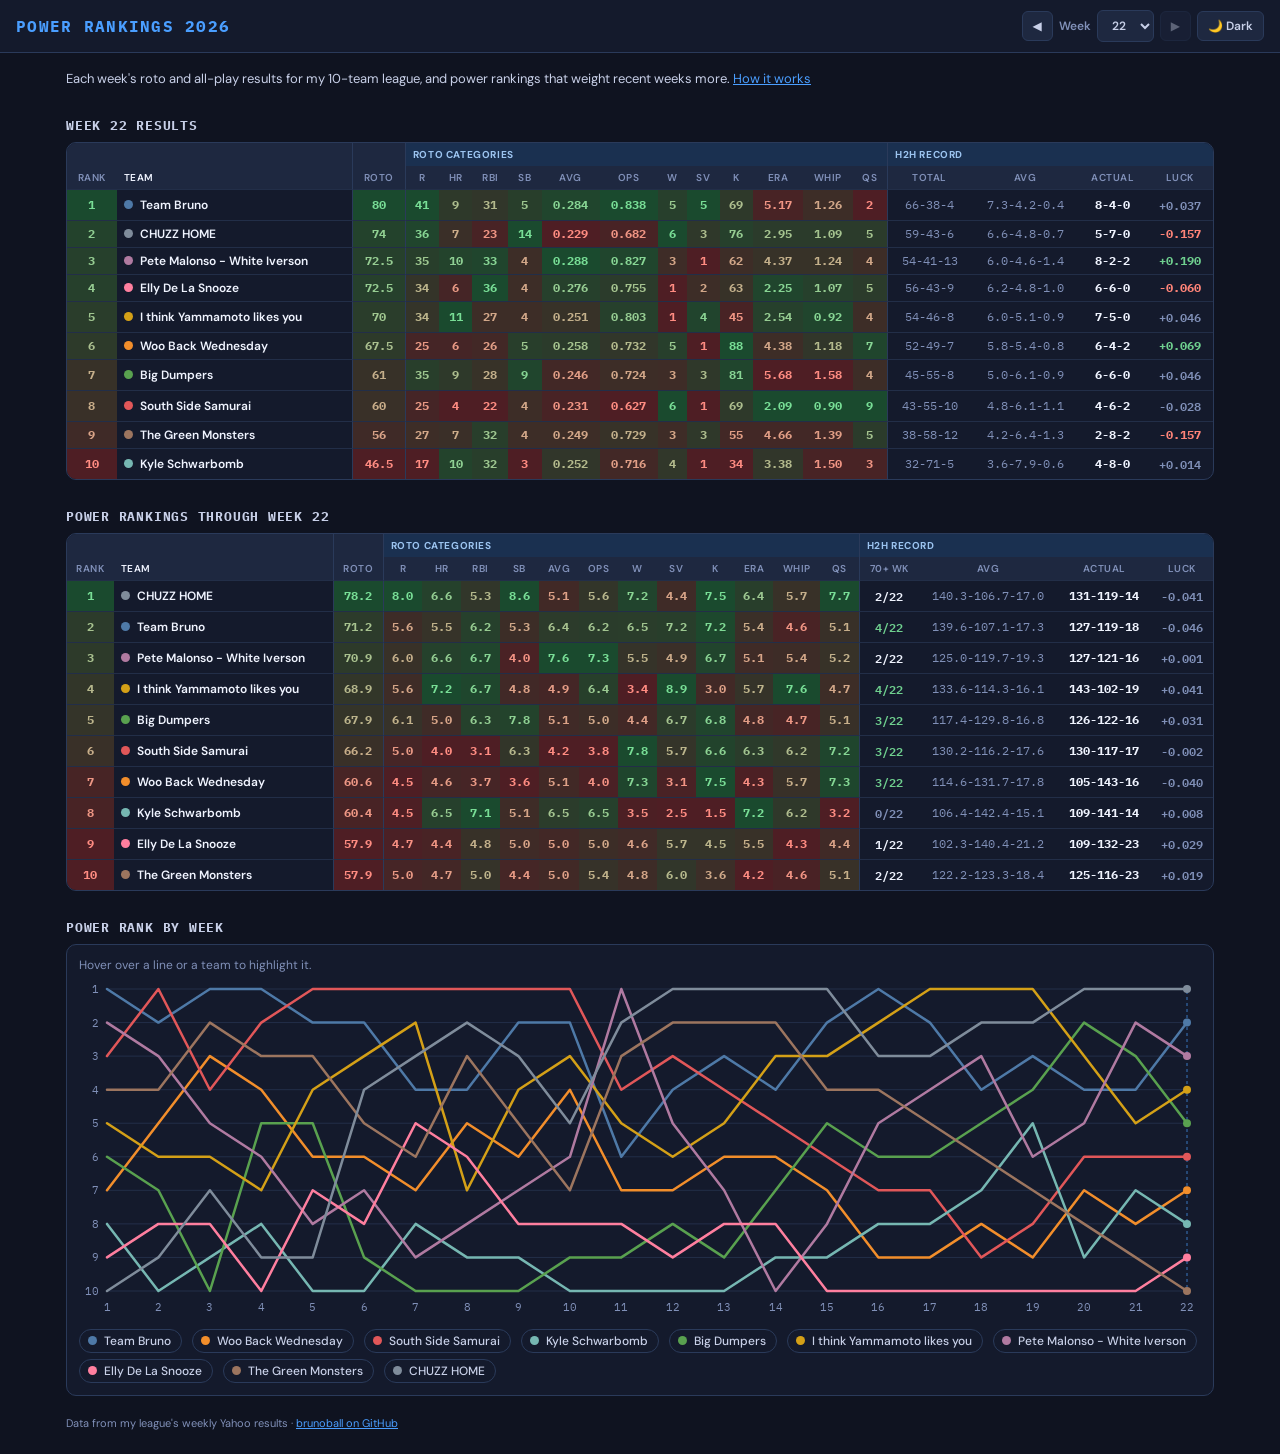
==== power-rankings/index.html @ 56ff0369 "Add weekly power rankings" ====
<!DOCTYPE html>
<html lang="en">
<head>
  <meta charset="UTF-8">
  <meta name="viewport" content="width=device-width, initial-scale=1.0">
  <meta name="description" content="Weekly roto results and seasonally weighted power rankings for my 10-team fantasy baseball league, 2026.">
  <title>Power Rankings 2026</title>
  <link rel="icon" href="data:image/svg+xml,%3Csvg xmlns='http://www.w3.org/2000/svg' viewBox='0 0 100 100'%3E%3Crect width='100' height='100' rx='20' fill='%230a0e1a'/%3E%3Ctext x='50' y='62' font-size='40' text-anchor='middle' fill='%234a9eff' font-family='monospace' font-weight='700'%3EPR%3C/text%3E%3C/svg%3E">
  <link rel="preconnect" href="https://fonts.googleapis.com">
  <link rel="preconnect" href="https://fonts.gstatic.com" crossorigin>
  <link href="https://fonts.googleapis.com/css2?family=IBM+Plex+Mono:wght@400;600;700&family=DM+Sans:wght@400;500;600;700&display=swap" rel="stylesheet">
  <link rel="stylesheet" href="styles.css">
  <script>
    // Same saved theme as the draft tool, applied before first paint.
    try { if (localStorage.getItem('ds-theme') === 'light') document.documentElement.dataset.theme = 'light'; } catch (e) {}
  </script>
</head>
<body>
  <header class="top">
    <h1>Power Rankings 2026</h1>
    <div class="controls">
      <button class="btn" id="prev" aria-label="Previous week">◀</button>
      <label class="week-pick">Week <select id="week" aria-label="Week"></select></label>
      <button class="btn" id="next" aria-label="Next week">▶</button>
      <button class="btn" id="theme" title="Toggle theme (T)"></button>
    </div>
  </header>

  <main>
    <p class="intro">Each week's roto and all-play results for my 10-team league, and power rankings that weight recent weeks more. <a href="https://github.com/Mike-Morreale-14/brunoball/blob/main/power-rankings/README.md" target="_blank" rel="noopener">How it works</a></p>

    <section>
      <h2 id="results-title"></h2>
      <div class="wrap"><table id="results"></table></div>
    </section>

    <section>
      <h2 id="power-title"></h2>
      <div class="wrap"><table id="power"></table></div>
    </section>

    <section>
      <h2>Power Rank by Week</h2>
      <div class="chart-box">
        <div class="chart-caption" id="caption">Hover over a line or a team to highlight it.</div>
        <svg id="chart" role="img" aria-label="Each team's power rank by week"></svg>
        <div class="legend" id="legend"></div>
      </div>
    </section>
  </main>

  <footer class="foot">
    Data from my league's weekly Yahoo results ·
    <a href="https://github.com/Mike-Morreale-14/brunoball" target="_blank" rel="noopener">brunoball on GitHub</a>
  </footer>
  <script src="app.js"></script>
</body>
</html>
---- power-rankings/styles.css ----
/* Power Rankings 2026. Dark theme by default, like the draft tool; [data-theme="light"] overrides below. */

:root {
  --bg-body: #0f1320;
  --bg-panel: #141a2c;
  --bg-head: #1e2840;
  --bg-section: #1a3050;
  --fg-section: #9cc4f0;
  --bg-sticky: #141a2c;
  --border: #2a3a5a;
  --border-soft: #222e48;
  --text: #f0f4ff;
  --text-2: #c8d0e8;
  --muted: #8090b8;
  --accent: #4a9eff;
  --green: #6fd08f;
  --red: #ff8478;
  --grid: #222e48;
  --mono: 'IBM Plex Mono', ui-monospace, monospace;
  --sans: 'DM Sans', system-ui, sans-serif;
}

[data-theme="light"] {
  --bg-body: #f8f8f6;
  --bg-panel: #ffffff;
  --bg-head: #f0f0eb;
  --bg-section: #b8d4ef;
  --fg-section: #1a4a7a;
  --bg-sticky: #ffffff;
  --border: #e0e0da;
  --border-soft: #ebebea;
  --text: #1a1a1a;
  --text-2: #333333;
  --muted: #888888;
  --accent: #1a6ac0;
  --green: #2a7a4a;
  --red: #c03030;
  --grid: #e6e6e0;
}

* { box-sizing: border-box; margin: 0; padding: 0; }
body { background: var(--bg-body); color: var(--text); font-family: var(--sans); font-size: 14px; }
a { color: var(--accent); }

.top { position: sticky; top: 0; z-index: 5; display: flex; flex-wrap: wrap; align-items: center; justify-content: space-between; gap: 8px 16px; padding: 10px 16px; background: var(--bg-panel); border-bottom: 1px solid var(--border); }
h1 { font-family: var(--mono); font-size: 16px; letter-spacing: .08em; text-transform: uppercase; color: var(--accent); }
.controls { display: flex; align-items: center; gap: 6px; }
.btn, select { font: 600 12px var(--sans); color: var(--text-2); background: var(--bg-head); border: 1px solid var(--border); border-radius: 6px; padding: 6px 10px; cursor: pointer; }
.btn:hover, select:hover { border-color: var(--accent); }
.btn:disabled { opacity: .4; cursor: default; }
.week-pick { display: flex; align-items: center; gap: 6px; font-size: 12px; font-weight: 600; color: var(--muted); }

main { max-width: 1180px; margin: 0 auto; padding: 16px; display: flex; flex-direction: column; gap: 28px; }
.intro { color: var(--text-2); font-size: 13px; line-height: 1.5; }
h2 { font-family: var(--mono); font-size: 13px; font-weight: 700; letter-spacing: .06em; text-transform: uppercase; color: var(--text-2); margin-bottom: 8px; }

/* Tables: teams are rows; the rank and team columns stay put while the rest scrolls sideways. */
.wrap { overflow-x: auto; border: 1px solid var(--border); border-radius: 10px; background: var(--bg-panel); }
table { border-collapse: separate; border-spacing: 0; font-size: 12px; width: 100%; }
th, td { padding: 5px 7px; text-align: center; white-space: nowrap; border-bottom: 1px solid var(--border-soft); }
tbody tr:last-child td { border-bottom: none; }
thead th { font-size: 10px; font-weight: 600; letter-spacing: .05em; text-transform: uppercase; color: var(--muted); background: var(--bg-head); }
thead tr.group th { background: var(--bg-section); color: var(--fg-section); font-weight: 700; letter-spacing: .06em; text-align: left; border-bottom: none; }
thead tr.group th.blank { background: var(--bg-head); }
td { font-family: var(--mono); font-weight: 700; }
td.grey { color: var(--muted); font-weight: 400; }
td.plain { color: var(--text); }
.green { color: var(--green); font-weight: 700; }
.red { color: var(--red); font-weight: 700; }
.grey-txt { color: var(--muted); font-weight: 600; }
.sticky { position: sticky; z-index: 1; background: var(--bg-sticky); }
.c-rank { left: 0; min-width: 40px; }
.c-team { left: 40px; text-align: left; font-family: var(--sans); font-weight: 600; color: var(--text); border-right: 1px solid var(--border); min-width: 170px; }
thead .sticky { background: var(--bg-head); z-index: 2; }
thead tr.group .sticky { background: var(--bg-head); }
.dot { display: inline-block; width: 9px; height: 9px; border-radius: 50%; margin-right: 7px; vertical-align: 0; }
.sep { border-left: 1px solid var(--border); }
tbody tr { cursor: default; }
tbody tr.hl td { box-shadow: inset 0 1px 0 var(--accent), inset 0 -1px 0 var(--accent); }

/* Chart */
.chart-box { border: 1px solid var(--border); border-radius: 10px; background: var(--bg-panel); padding: 12px; }
.chart-caption { font-size: 12px; color: var(--muted); min-height: 18px; margin-bottom: 4px; }
.chart-caption b { color: var(--text); }
#chart { width: 100%; height: auto; display: block; overflow: visible; }
#chart .axis text { font: 11px var(--mono); fill: var(--muted); }
#chart .gridline { stroke: var(--grid); stroke-width: 1; }
#chart .now { stroke: var(--accent); stroke-width: 1; stroke-dasharray: 3 3; opacity: .7; }
#chart .line { fill: none; stroke-width: 2.5; stroke-linejoin: round; stroke-linecap: round; transition: opacity .15s; }
#chart .hit { fill: none; stroke: transparent; stroke-width: 14; cursor: pointer; }
#chart .pt { transition: opacity .15s; }
#chart.dim .line, #chart.dim .pt { opacity: .12; }
#chart.dim .on .line, #chart.dim .on .pt { opacity: 1; }
#chart .on .line { stroke-width: 4; }
.legend { display: flex; flex-wrap: wrap; gap: 6px 10px; margin-top: 10px; }
.legend button { font: 500 12px var(--sans); color: var(--text-2); background: none; border: 1px solid var(--border); border-radius: 14px; padding: 3px 10px 3px 8px; cursor: pointer; }
.legend button.on { border-color: var(--text-2); color: var(--text); }

.foot { max-width: 1180px; margin: 0 auto; padding: 4px 16px 24px; font-size: 11px; color: var(--muted); }

@media (max-width: 600px) {
  .top { padding: 8px 16px; }
  h1 { font-size: 14px; }
  table { font-size: 11px; }
  th, td { padding: 4px 5px; }
  .c-rank { min-width: 32px; }
  .c-team { left: 32px; min-width: 0; max-width: 128px; overflow: hidden; text-overflow: ellipsis; }
}
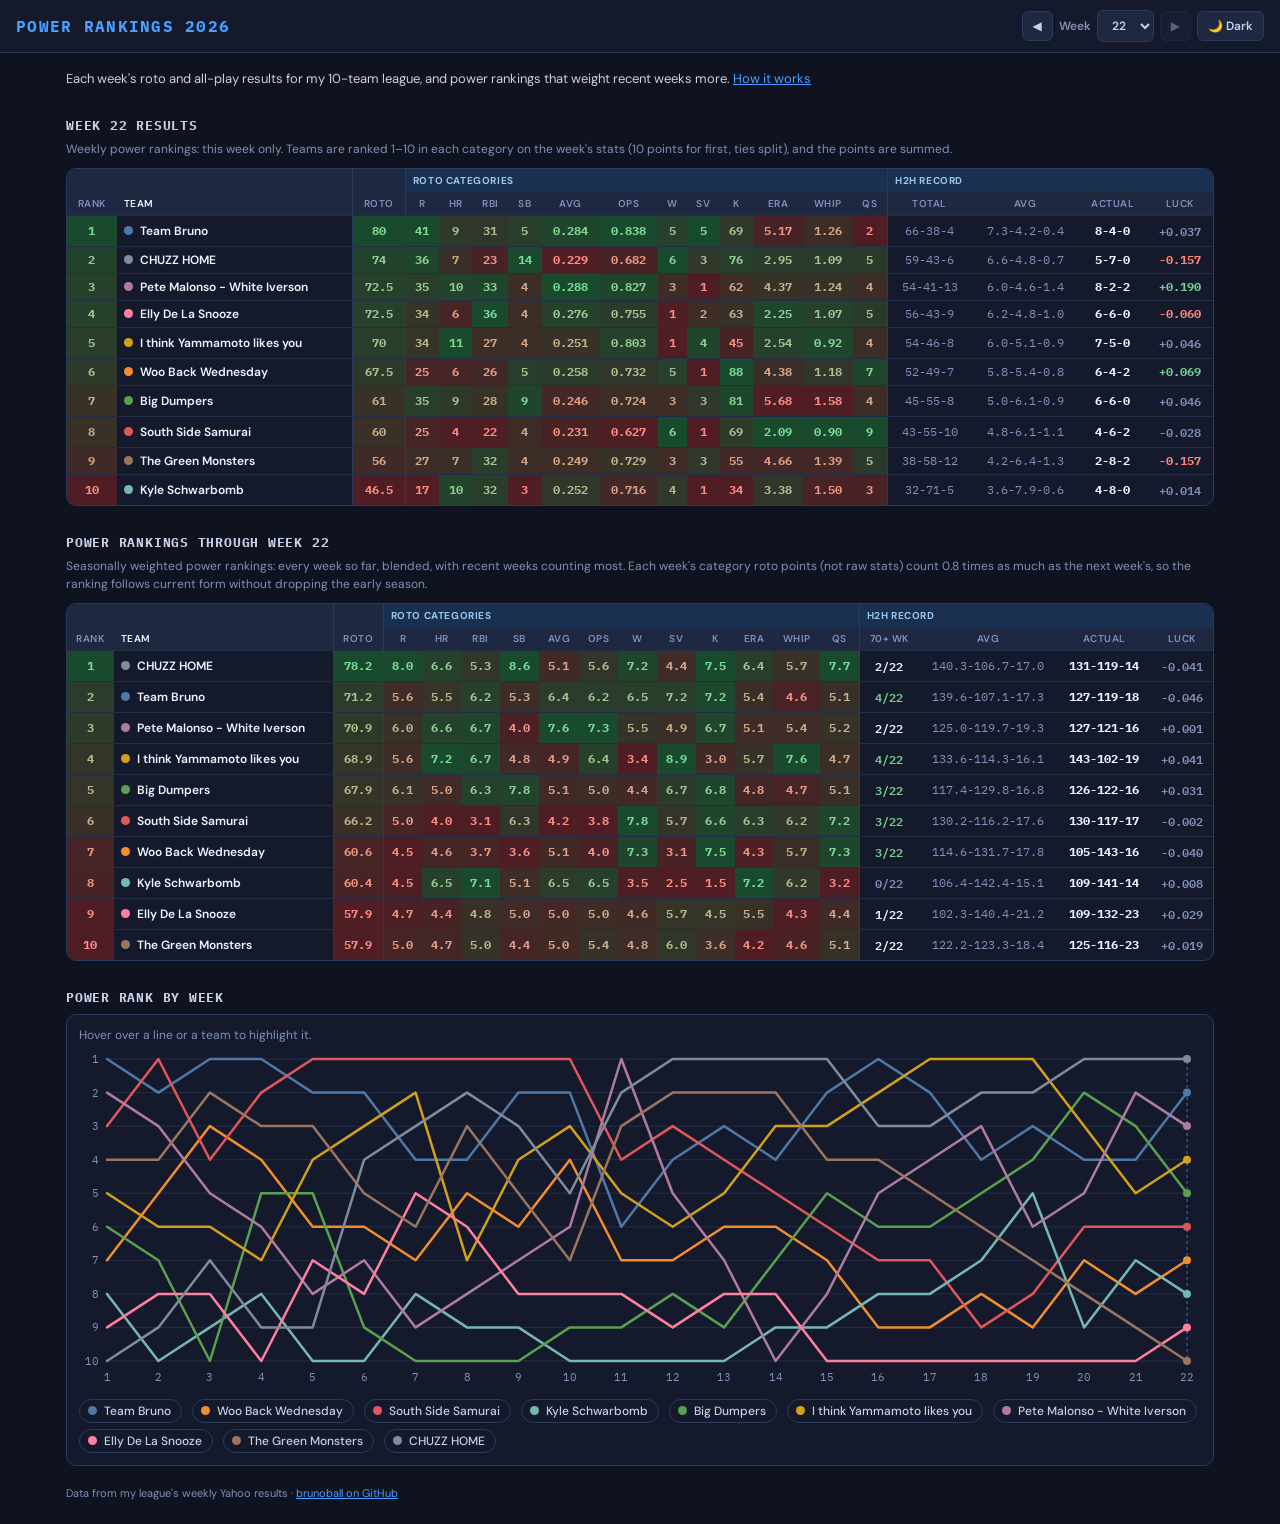
==== commit bb0f8827: "Power rankings: chart image, clearer weekly vs weighted explanation, smaller screenshots" ====
--- a/power-rankings/index.html
+++ b/power-rankings/index.html
@@ -31,11 +31,13 @@
 
     <section>
       <h2 id="results-title"></h2>
+      <p class="sub">Weekly power rankings: this week only. Teams are ranked 1–10 in each category on the week's stats (10 points for first, ties split), and the points are summed.</p>
       <div class="wrap"><table id="results"></table></div>
     </section>
 
     <section>
       <h2 id="power-title"></h2>
+      <p class="sub">Seasonally weighted power rankings: every week so far, blended, with recent weeks counting most. Each week's category roto points (not raw stats) count 0.8 times as much as the next week's, so the ranking follows current form without dropping the early season.</p>
       <div class="wrap"><table id="power"></table></div>
     </section>
 
--- a/power-rankings/styles.css
+++ b/power-rankings/styles.css
@@ -53,6 +53,7 @@
 main { max-width: 1180px; margin: 0 auto; padding: 16px; display: flex; flex-direction: column; gap: 28px; }
 .intro { color: var(--text-2); font-size: 13px; line-height: 1.5; }
 h2 { font-family: var(--mono); font-size: 13px; font-weight: 700; letter-spacing: .06em; text-transform: uppercase; color: var(--text-2); margin-bottom: 8px; }
+.sub { color: var(--muted); font-size: 12px; line-height: 1.5; margin: -2px 0 10px; }
 
 /* Tables: teams are rows; the rank and team columns stay put while the rest scrolls sideways. */
 .wrap { overflow-x: auto; border: 1px solid var(--border); border-radius: 10px; background: var(--bg-panel); }
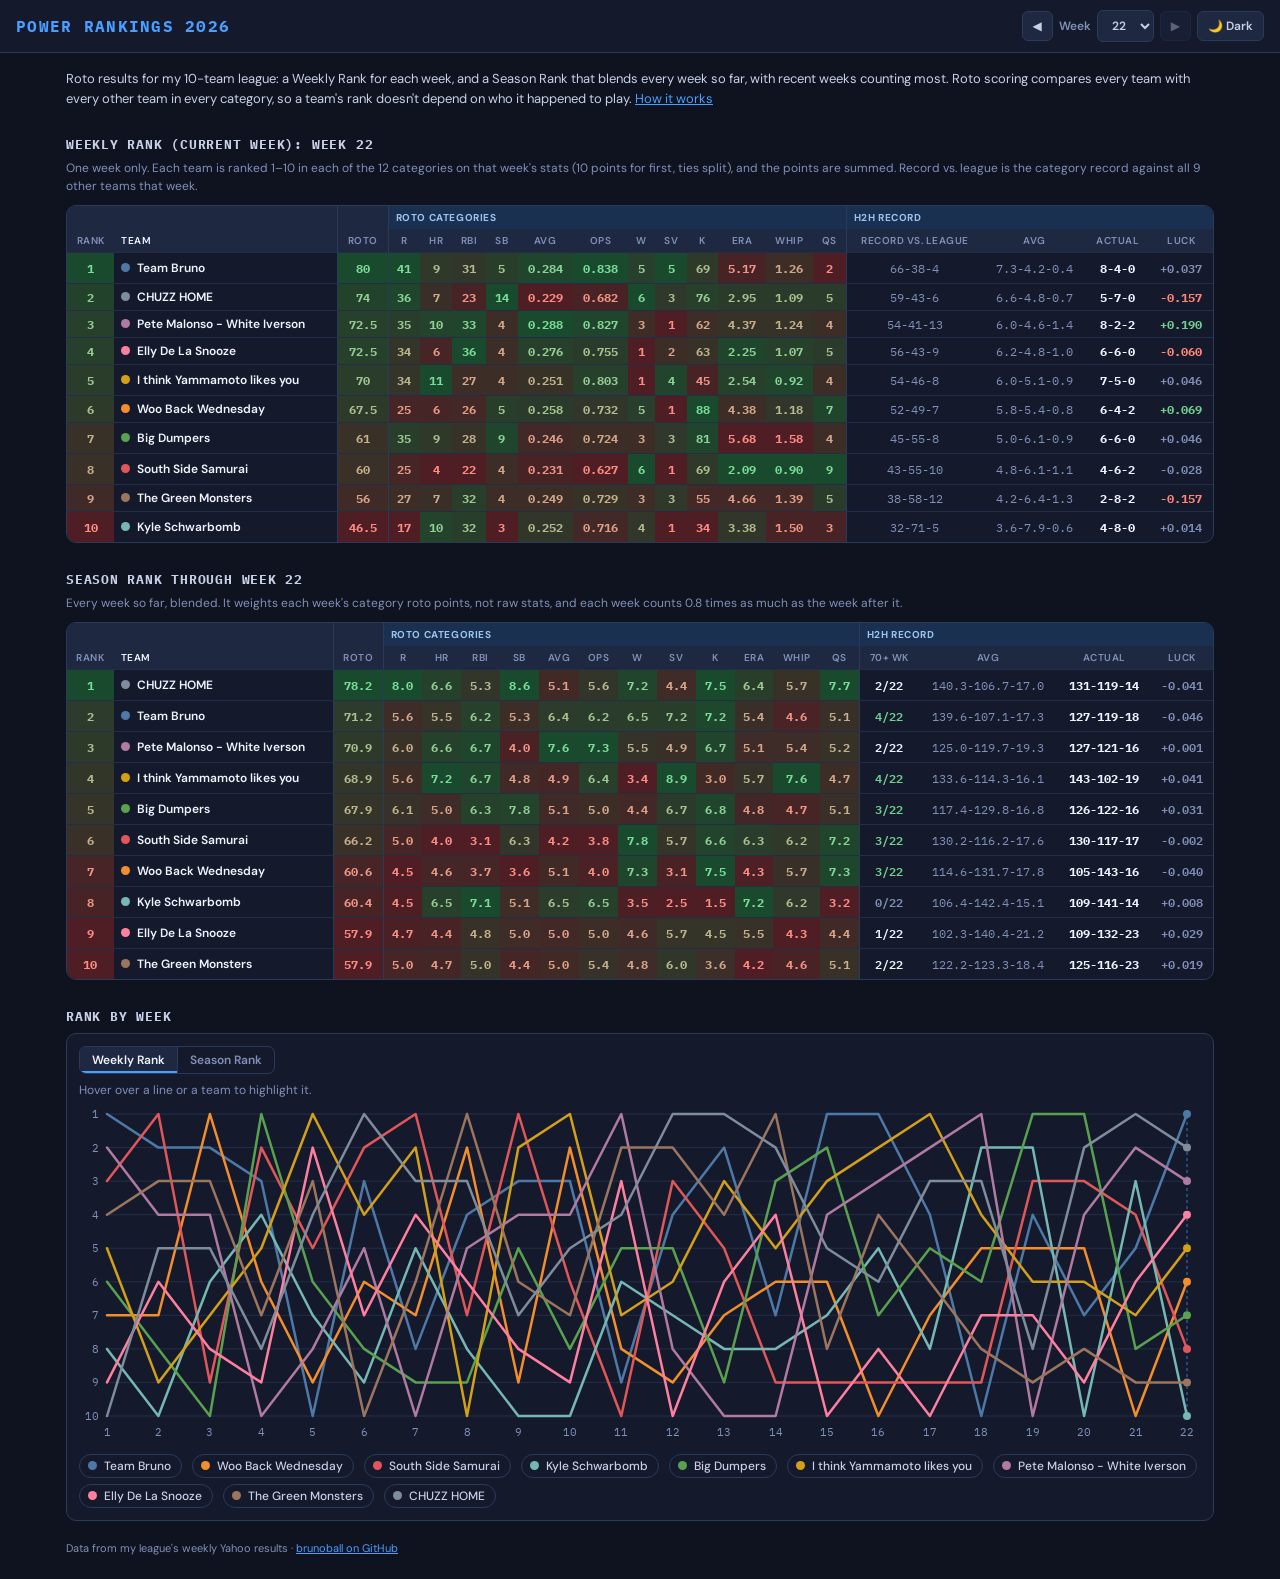
==== commit 1dceb45a: "Power rankings: clearer naming, weighting heatmap, chart toggle" ====
--- a/power-rankings/index.html
+++ b/power-rankings/index.html
@@ -3,7 +3,7 @@
 <head>
   <meta charset="UTF-8">
   <meta name="viewport" content="width=device-width, initial-scale=1.0">
-  <meta name="description" content="Weekly roto results and seasonally weighted power rankings for my 10-team fantasy baseball league, 2026.">
+  <meta name="description" content="Weekly Rank and Season Rank for my 10-team fantasy baseball league, 2026.">
   <title>Power Rankings 2026</title>
   <link rel="icon" href="data:image/svg+xml,%3Csvg xmlns='http://www.w3.org/2000/svg' viewBox='0 0 100 100'%3E%3Crect width='100' height='100' rx='20' fill='%230a0e1a'/%3E%3Ctext x='50' y='62' font-size='40' text-anchor='middle' fill='%234a9eff' font-family='monospace' font-weight='700'%3EPR%3C/text%3E%3C/svg%3E">
   <link rel="preconnect" href="https://fonts.googleapis.com">
@@ -27,25 +27,28 @@
   </header>
 
   <main>
-    <p class="intro">Each week's roto and all-play results for my 10-team league, and power rankings that weight recent weeks more. <a href="https://github.com/Mike-Morreale-14/brunoball/blob/main/power-rankings/README.md" target="_blank" rel="noopener">How it works</a></p>
+    <p class="intro">Roto results for my 10-team league: a Weekly Rank for each week, and a Season Rank that blends every week so far, with recent weeks counting most. Roto scoring compares every team with every other team in every category, so a team's rank doesn't depend on who it happened to play. <a href="https://github.com/Mike-Morreale-14/brunoball/blob/main/power-rankings/README.md" target="_blank" rel="noopener">How it works</a></p>
 
     <section>
       <h2 id="results-title"></h2>
-      <p class="sub">Weekly power rankings: this week only. Teams are ranked 1–10 in each category on the week's stats (10 points for first, ties split), and the points are summed.</p>
+      <p class="sub">One week only. Each team is ranked 1–10 in each of the 12 categories on that week's stats (10 points for first, ties split), and the points are summed. Record vs. league is the category record against all 9 other teams that week.</p>
       <div class="wrap"><table id="results"></table></div>
     </section>
 
     <section>
       <h2 id="power-title"></h2>
-      <p class="sub">Seasonally weighted power rankings: every week so far, blended, with recent weeks counting most. Each week's category roto points (not raw stats) count 0.8 times as much as the next week's, so the ranking follows current form without dropping the early season.</p>
+      <p class="sub">Every week so far, blended. It weights each week's category roto points, not raw stats, and each week counts 0.8 times as much as the week after it.</p>
       <div class="wrap"><table id="power"></table></div>
     </section>
 
     <section>
-      <h2>Power Rank by Week</h2>
+      <h2>Rank by Week</h2>
       <div class="chart-box">
+        <div class="seg" role="group" aria-label="Chart view">
+          <button class="on" data-mode="results" aria-pressed="true">Weekly Rank</button><button data-mode="power" aria-pressed="false">Season Rank</button>
+        </div>
         <div class="chart-caption" id="caption">Hover over a line or a team to highlight it.</div>
-        <svg id="chart" role="img" aria-label="Each team's power rank by week"></svg>
+        <svg id="chart" role="img" aria-label="Each team's rank by week"></svg>
         <div class="legend" id="legend"></div>
       </div>
     </section>
--- a/power-rankings/styles.css
+++ b/power-rankings/styles.css
@@ -81,6 +81,11 @@
 
 /* Chart */
 .chart-box { border: 1px solid var(--border); border-radius: 10px; background: var(--bg-panel); padding: 12px; }
+.seg { display: inline-flex; border: 1px solid var(--border); border-radius: 7px; overflow: hidden; margin-bottom: 8px; }
+.seg button { font: 600 12px var(--sans); color: var(--muted); background: none; border: none; padding: 5px 12px; cursor: pointer; }
+.seg button + button { border-left: 1px solid var(--border); }
+.seg button:hover { color: var(--text); }
+.seg button.on { background: var(--bg-head); color: var(--text); box-shadow: inset 0 -2px 0 var(--accent); }
 .chart-caption { font-size: 12px; color: var(--muted); min-height: 18px; margin-bottom: 4px; }
 .chart-caption b { color: var(--text); }
 #chart { width: 100%; height: auto; display: block; overflow: visible; }
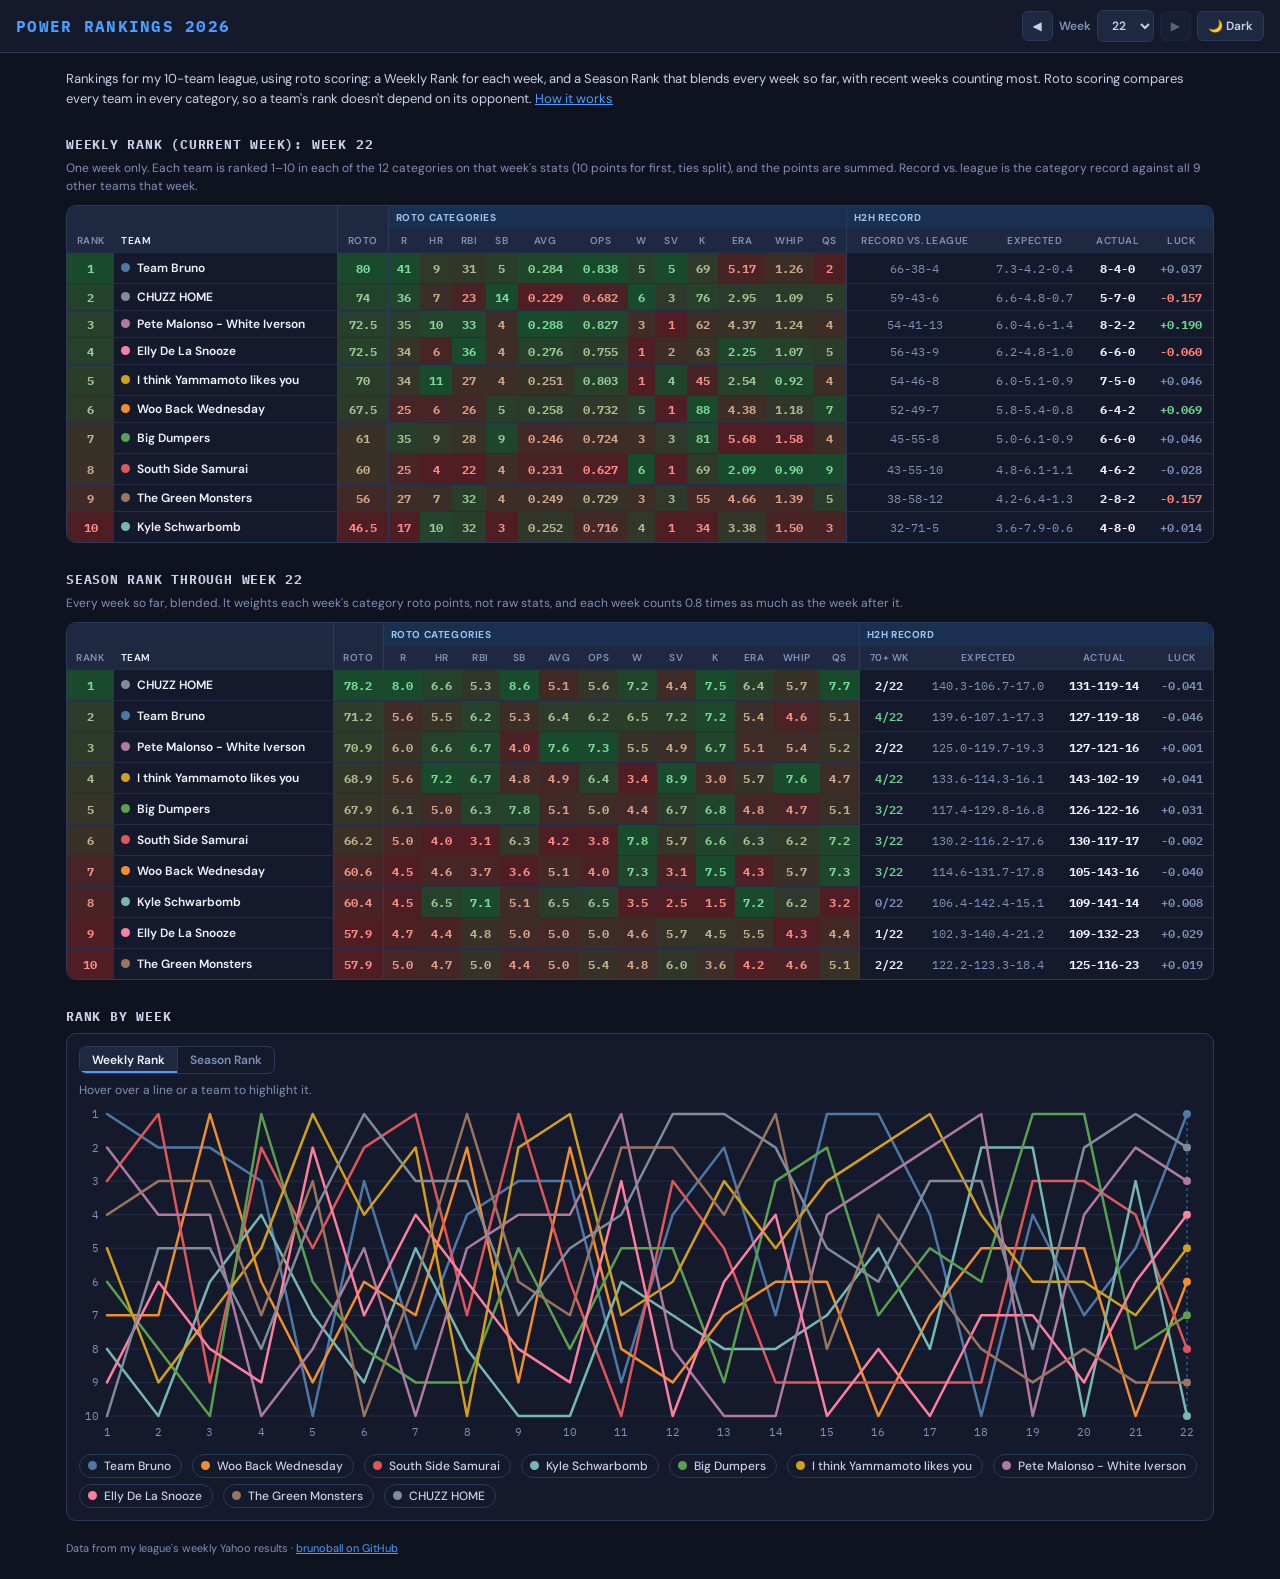
==== commit 9021dbee: "Power rankings: wording and chart tooltip" ====
--- a/power-rankings/index.html
+++ b/power-rankings/index.html
@@ -27,7 +27,7 @@
   </header>
 
   <main>
-    <p class="intro">Roto results for my 10-team league: a Weekly Rank for each week, and a Season Rank that blends every week so far, with recent weeks counting most. Roto scoring compares every team with every other team in every category, so a team's rank doesn't depend on who it happened to play. <a href="https://github.com/Mike-Morreale-14/brunoball/blob/main/power-rankings/README.md" target="_blank" rel="noopener">How it works</a></p>
+    <p class="intro">Rankings for my 10-team league, using roto scoring: a Weekly Rank for each week, and a Season Rank that blends every week so far, with recent weeks counting most. Roto scoring compares every team in every category, so a team's rank doesn't depend on its opponent. <a href="https://github.com/Mike-Morreale-14/brunoball/blob/main/power-rankings/README.md" target="_blank" rel="noopener">How it works</a></p>
 
     <section>
       <h2 id="results-title"></h2>
@@ -48,7 +48,10 @@
           <button class="on" data-mode="results" aria-pressed="true">Weekly Rank</button><button data-mode="power" aria-pressed="false">Season Rank</button>
         </div>
         <div class="chart-caption" id="caption">Hover over a line or a team to highlight it.</div>
-        <svg id="chart" role="img" aria-label="Each team's rank by week"></svg>
+        <div class="plot">
+          <svg id="chart" role="img" aria-label="Each team's rank by week"></svg>
+          <div class="tip" id="tip" role="status" hidden></div>
+        </div>
         <div class="legend" id="legend"></div>
       </div>
     </section>
--- a/power-rankings/styles.css
+++ b/power-rankings/styles.css
@@ -88,6 +88,15 @@
 .seg button.on { background: var(--bg-head); color: var(--text); box-shadow: inset 0 -2px 0 var(--accent); }
 .chart-caption { font-size: 12px; color: var(--muted); min-height: 18px; margin-bottom: 4px; }
 .chart-caption b { color: var(--text); }
+.plot { position: relative; }
+.tip { position: absolute; pointer-events: none; z-index: 3; min-width: 120px; max-width: 220px; padding: 7px 10px; background: var(--bg-head); border: 1px solid var(--border); border-radius: 8px; box-shadow: 0 4px 14px rgba(0, 0, 0, .35); font-size: 12px; line-height: 1.45; }
+.tip[hidden] { display: none; }
+.tip-team { font-weight: 700; font-size: 13px; overflow-wrap: anywhere; }
+.tip-team .dot { margin-right: 6px; }
+.tip-rank { color: var(--text); font-weight: 600; }
+.tip-range { color: var(--muted); }
+[data-theme="light"] .tip { background: #ffffff; box-shadow: 0 4px 14px rgba(0, 0, 0, .12); }
+[data-theme="light"] .tip-range { color: #666666; }
 #chart { width: 100%; height: auto; display: block; overflow: visible; }
 #chart .axis text { font: 11px var(--mono); fill: var(--muted); }
 #chart .gridline { stroke: var(--grid); stroke-width: 1; }
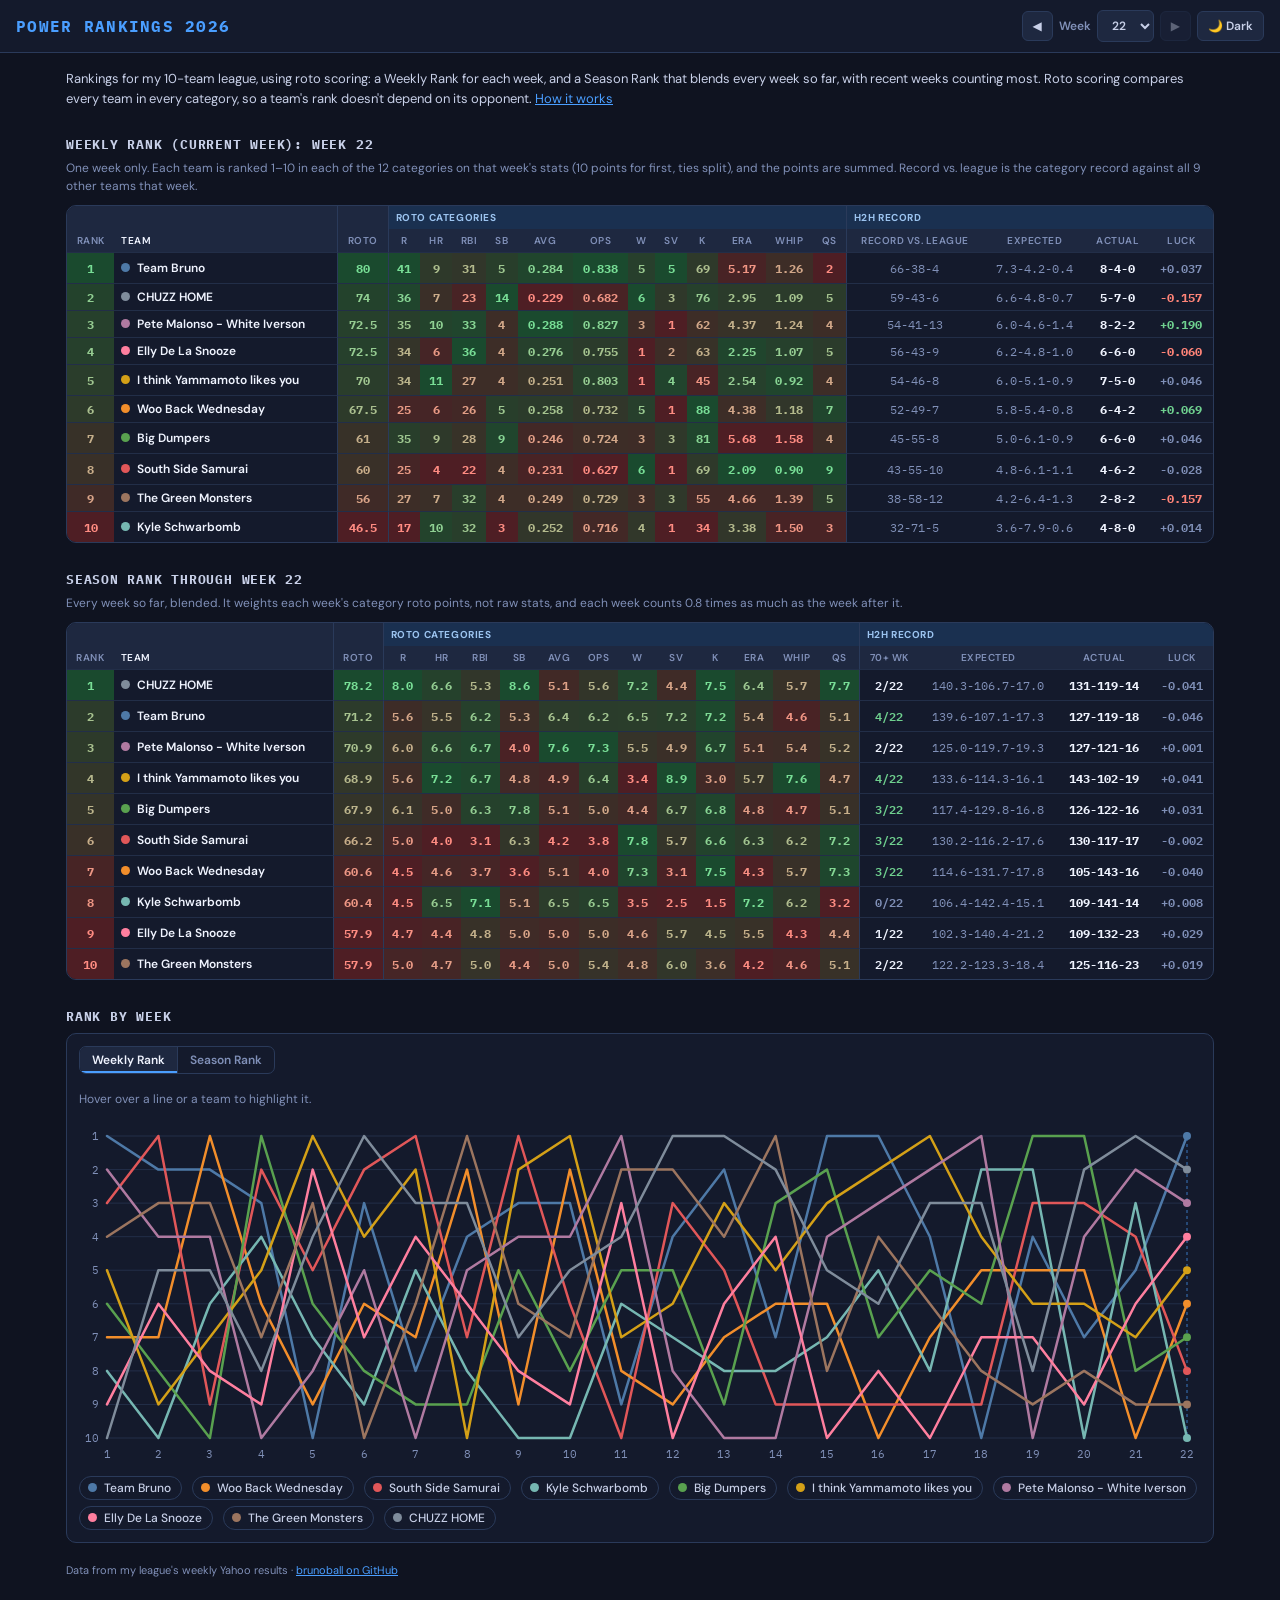
==== commit 4fdfc417: "Power rankings: move chart tooltip above the plot" ====
--- a/power-rankings/index.html
+++ b/power-rankings/index.html
@@ -44,14 +44,14 @@
     <section>
       <h2>Rank by Week</h2>
       <div class="chart-box">
-        <div class="seg" role="group" aria-label="Chart view">
-          <button class="on" data-mode="results" aria-pressed="true">Weekly Rank</button><button data-mode="power" aria-pressed="false">Season Rank</button>
+        <div class="chart-head" id="chart-head">
+          <div class="seg" role="group" aria-label="Chart view">
+            <button class="on" data-mode="results" aria-pressed="true">Weekly Rank</button><button data-mode="power" aria-pressed="false">Season Rank</button>
+          </div>
+          <div class="chart-caption" id="caption">Hover over a line or a team to highlight it.</div>
+          <div class="tip off" id="tip" role="status"></div>
         </div>
-        <div class="chart-caption" id="caption">Hover over a line or a team to highlight it.</div>
-        <div class="plot">
-          <svg id="chart" role="img" aria-label="Each team's rank by week"></svg>
-          <div class="tip" id="tip" role="status" hidden></div>
-        </div>
+        <svg id="chart" role="img" aria-label="Each team's rank by week"></svg>
         <div class="legend" id="legend"></div>
       </div>
     </section>
--- a/power-rankings/styles.css
+++ b/power-rankings/styles.css
@@ -81,16 +81,20 @@
 
 /* Chart */
 .chart-box { border: 1px solid var(--border); border-radius: 10px; background: var(--bg-panel); padding: 12px; }
-.seg { display: inline-flex; border: 1px solid var(--border); border-radius: 7px; overflow: hidden; margin-bottom: 8px; }
+/* Chart header: toggle and hint on the left, tooltip card on the right; the card's space is always kept so the chart never moves. */
+.chart-head { display: grid; grid-template-columns: 1fr auto; grid-template-rows: auto auto; align-items: start; column-gap: 12px; row-gap: 6px; margin-bottom: 8px; }
+.chart-head .seg { grid-area: 1 / 1; justify-self: start; }
+.chart-head .chart-caption { grid-area: 2 / 1; }
+.chart-head .tip { grid-area: 1 / 2 / 3 / 3; }
+.seg { display: inline-flex; border: 1px solid var(--border); border-radius: 7px; overflow: hidden; }
 .seg button { font: 600 12px var(--sans); color: var(--muted); background: none; border: none; padding: 5px 12px; cursor: pointer; }
 .seg button + button { border-left: 1px solid var(--border); }
 .seg button:hover { color: var(--text); }
 .seg button.on { background: var(--bg-head); color: var(--text); box-shadow: inset 0 -2px 0 var(--accent); }
-.chart-caption { font-size: 12px; color: var(--muted); min-height: 18px; margin-bottom: 4px; }
+.chart-caption { font-size: 12px; color: var(--muted); }
 .chart-caption b { color: var(--text); }
-.plot { position: relative; }
-.tip { position: absolute; pointer-events: none; z-index: 3; min-width: 120px; max-width: 220px; padding: 7px 10px; background: var(--bg-head); border: 1px solid var(--border); border-radius: 8px; box-shadow: 0 4px 14px rgba(0, 0, 0, .35); font-size: 12px; line-height: 1.45; }
-.tip[hidden] { display: none; }
+.tip { min-height: 72px; min-width: 170px; max-width: 260px; padding: 7px 10px; background: var(--bg-head); border: 1px solid var(--border); border-radius: 8px; box-shadow: 0 4px 14px rgba(0, 0, 0, .35); font-size: 12px; line-height: 1.45; }
+.tip.off { visibility: hidden; }
 .tip-team { font-weight: 700; font-size: 13px; overflow-wrap: anywhere; }
 .tip-team .dot { margin-right: 6px; }
 .tip-rank { color: var(--text); font-weight: 600; }
@@ -120,4 +124,9 @@
   th, td { padding: 4px 5px; }
   .c-rank { min-width: 32px; }
   .c-team { left: 32px; min-width: 0; max-width: 128px; overflow: hidden; text-overflow: ellipsis; }
+  /* Phone: the card takes the hint's row, full width, and the hint steps aside while it shows. */
+  .chart-head { grid-template-columns: 1fr; grid-template-rows: auto minmax(72px, auto); }
+  .chart-head .chart-caption, .chart-head .tip { grid-area: 2 / 1; }
+  .chart-head .tip { max-width: none; align-self: start; }
+  .chart-head.active .chart-caption { visibility: hidden; }
 }
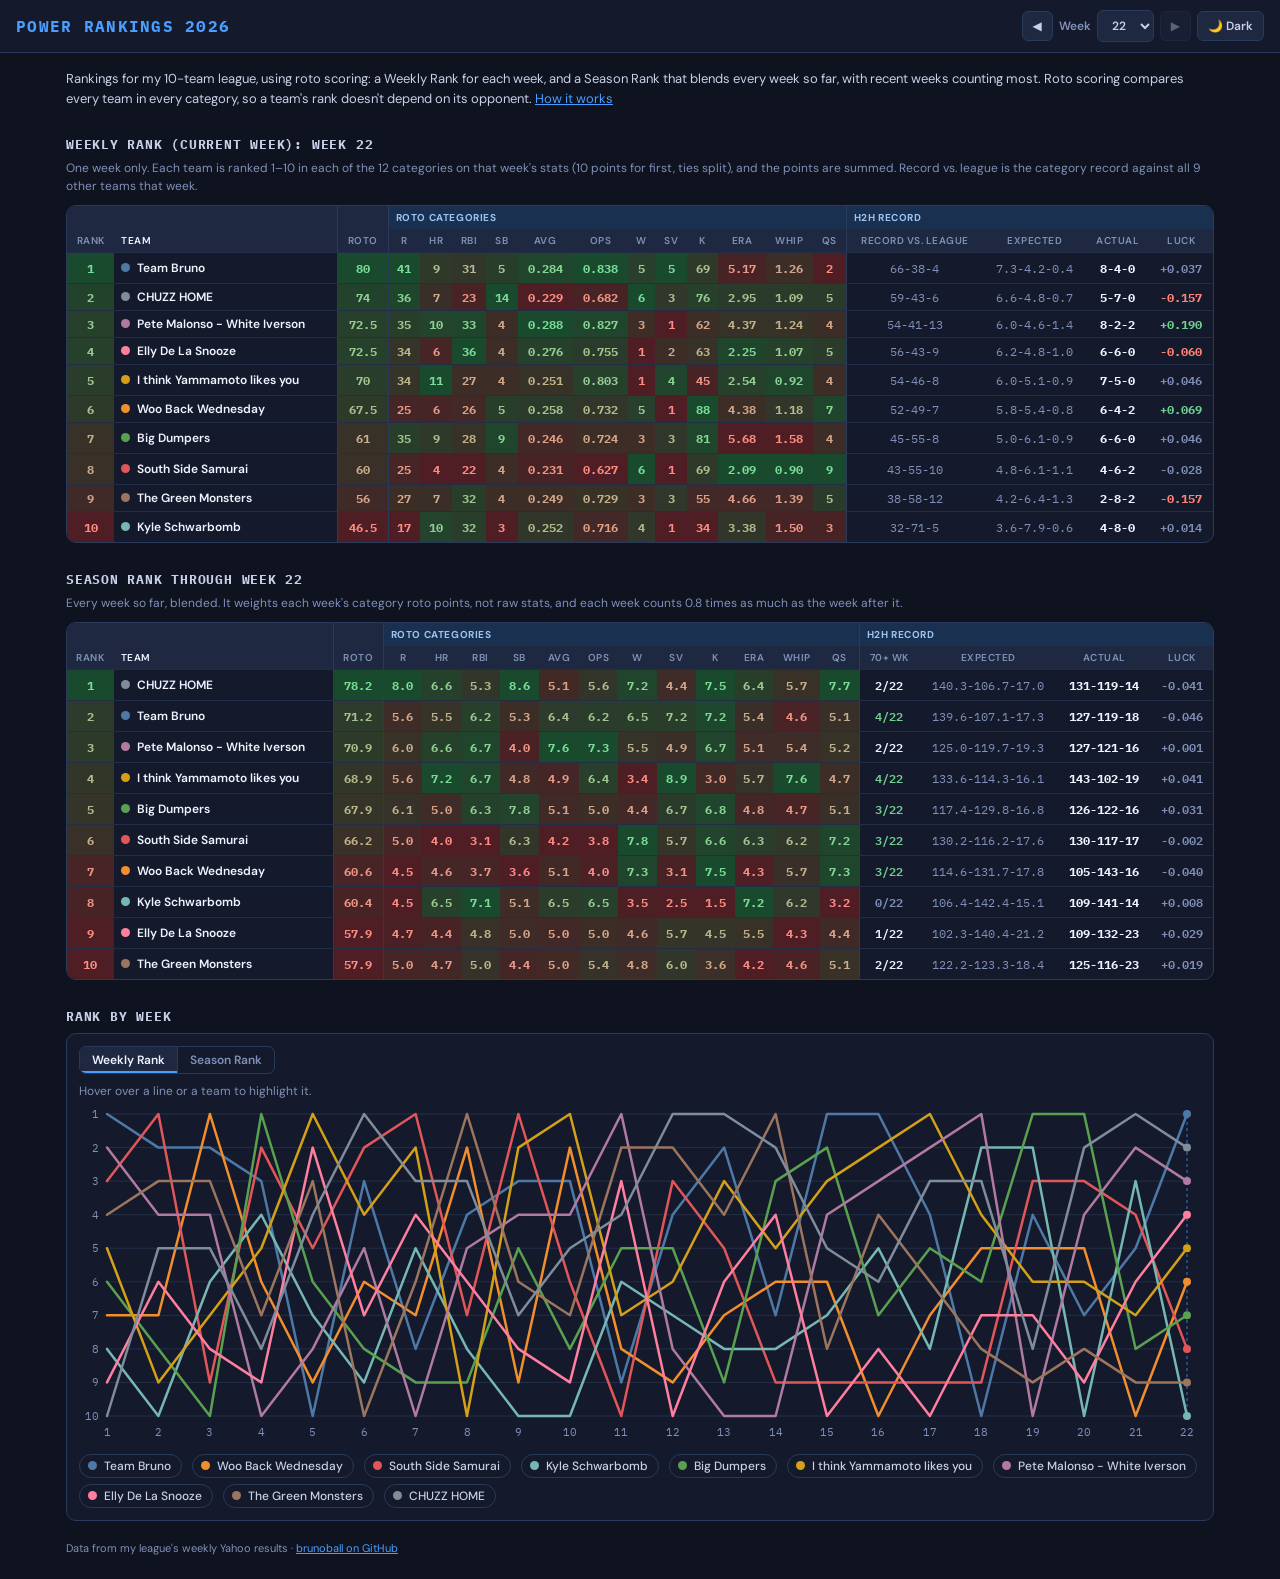
==== commit 692ac55a: "Power rankings: move chart hover info back to the subheader" ====
--- a/power-rankings/index.html
+++ b/power-rankings/index.html
@@ -44,13 +44,10 @@
     <section>
       <h2>Rank by Week</h2>
       <div class="chart-box">
-        <div class="chart-head" id="chart-head">
-          <div class="seg" role="group" aria-label="Chart view">
-            <button class="on" data-mode="results" aria-pressed="true">Weekly Rank</button><button data-mode="power" aria-pressed="false">Season Rank</button>
-          </div>
-          <div class="chart-caption" id="caption">Hover over a line or a team to highlight it.</div>
-          <div class="tip off" id="tip" role="status"></div>
+        <div class="seg" role="group" aria-label="Chart view">
+          <button class="on" data-mode="results" aria-pressed="true">Weekly Rank</button><button data-mode="power" aria-pressed="false">Season Rank</button>
         </div>
+        <div class="chart-caption" id="caption" role="status">Hover over a line or a team to highlight it.</div>
         <svg id="chart" role="img" aria-label="Each team's rank by week"></svg>
         <div class="legend" id="legend"></div>
       </div>
--- a/power-rankings/styles.css
+++ b/power-rankings/styles.css
@@ -81,26 +81,15 @@
 
 /* Chart */
 .chart-box { border: 1px solid var(--border); border-radius: 10px; background: var(--bg-panel); padding: 12px; }
-/* Chart header: toggle and hint on the left, tooltip card on the right; the card's space is always kept so the chart never moves. */
-.chart-head { display: grid; grid-template-columns: 1fr auto; grid-template-rows: auto auto; align-items: start; column-gap: 12px; row-gap: 6px; margin-bottom: 8px; }
-.chart-head .seg { grid-area: 1 / 1; justify-self: start; }
-.chart-head .chart-caption { grid-area: 2 / 1; }
-.chart-head .tip { grid-area: 1 / 2 / 3 / 3; }
-.seg { display: inline-flex; border: 1px solid var(--border); border-radius: 7px; overflow: hidden; }
+.seg { display: inline-flex; border: 1px solid var(--border); border-radius: 7px; overflow: hidden; margin-bottom: 8px; }
 .seg button { font: 600 12px var(--sans); color: var(--muted); background: none; border: none; padding: 5px 12px; cursor: pointer; }
 .seg button + button { border-left: 1px solid var(--border); }
 .seg button:hover { color: var(--text); }
 .seg button.on { background: var(--bg-head); color: var(--text); box-shadow: inset 0 -2px 0 var(--accent); }
-.chart-caption { font-size: 12px; color: var(--muted); }
-.chart-caption b { color: var(--text); }
-.tip { min-height: 72px; min-width: 170px; max-width: 260px; padding: 7px 10px; background: var(--bg-head); border: 1px solid var(--border); border-radius: 8px; box-shadow: 0 4px 14px rgba(0, 0, 0, .35); font-size: 12px; line-height: 1.45; }
-.tip.off { visibility: hidden; }
-.tip-team { font-weight: 700; font-size: 13px; overflow-wrap: anywhere; }
-.tip-team .dot { margin-right: 6px; }
-.tip-rank { color: var(--text); font-weight: 600; }
-.tip-range { color: var(--muted); }
-[data-theme="light"] .tip { background: #ffffff; box-shadow: 0 4px 14px rgba(0, 0, 0, .12); }
-[data-theme="light"] .tip-range { color: #666666; }
+.chart-caption { font-size: 12px; line-height: 1.5; color: var(--muted); min-height: 18px; margin-bottom: 4px; }
+.chart-caption .dot { margin-right: 6px; }
+.chart-caption .cap-rank { color: var(--text); font-weight: 600; }
+[data-theme="light"] .chart-caption { color: #666666; }
 #chart { width: 100%; height: auto; display: block; overflow: visible; }
 #chart .axis text { font: 11px var(--mono); fill: var(--muted); }
 #chart .gridline { stroke: var(--grid); stroke-width: 1; }
@@ -124,9 +113,6 @@
   th, td { padding: 4px 5px; }
   .c-rank { min-width: 32px; }
   .c-team { left: 32px; min-width: 0; max-width: 128px; overflow: hidden; text-overflow: ellipsis; }
-  /* Phone: the card takes the hint's row, full width, and the hint steps aside while it shows. */
-  .chart-head { grid-template-columns: 1fr; grid-template-rows: auto minmax(72px, auto); }
-  .chart-head .chart-caption, .chart-head .tip { grid-area: 2 / 1; }
-  .chart-head .tip { max-width: none; align-self: start; }
-  .chart-head.active .chart-caption { visibility: hidden; }
+  /* Room for two lines, so the chart doesn't move when a long team name wraps. */
+  .chart-caption { min-height: 36px; }
 }
